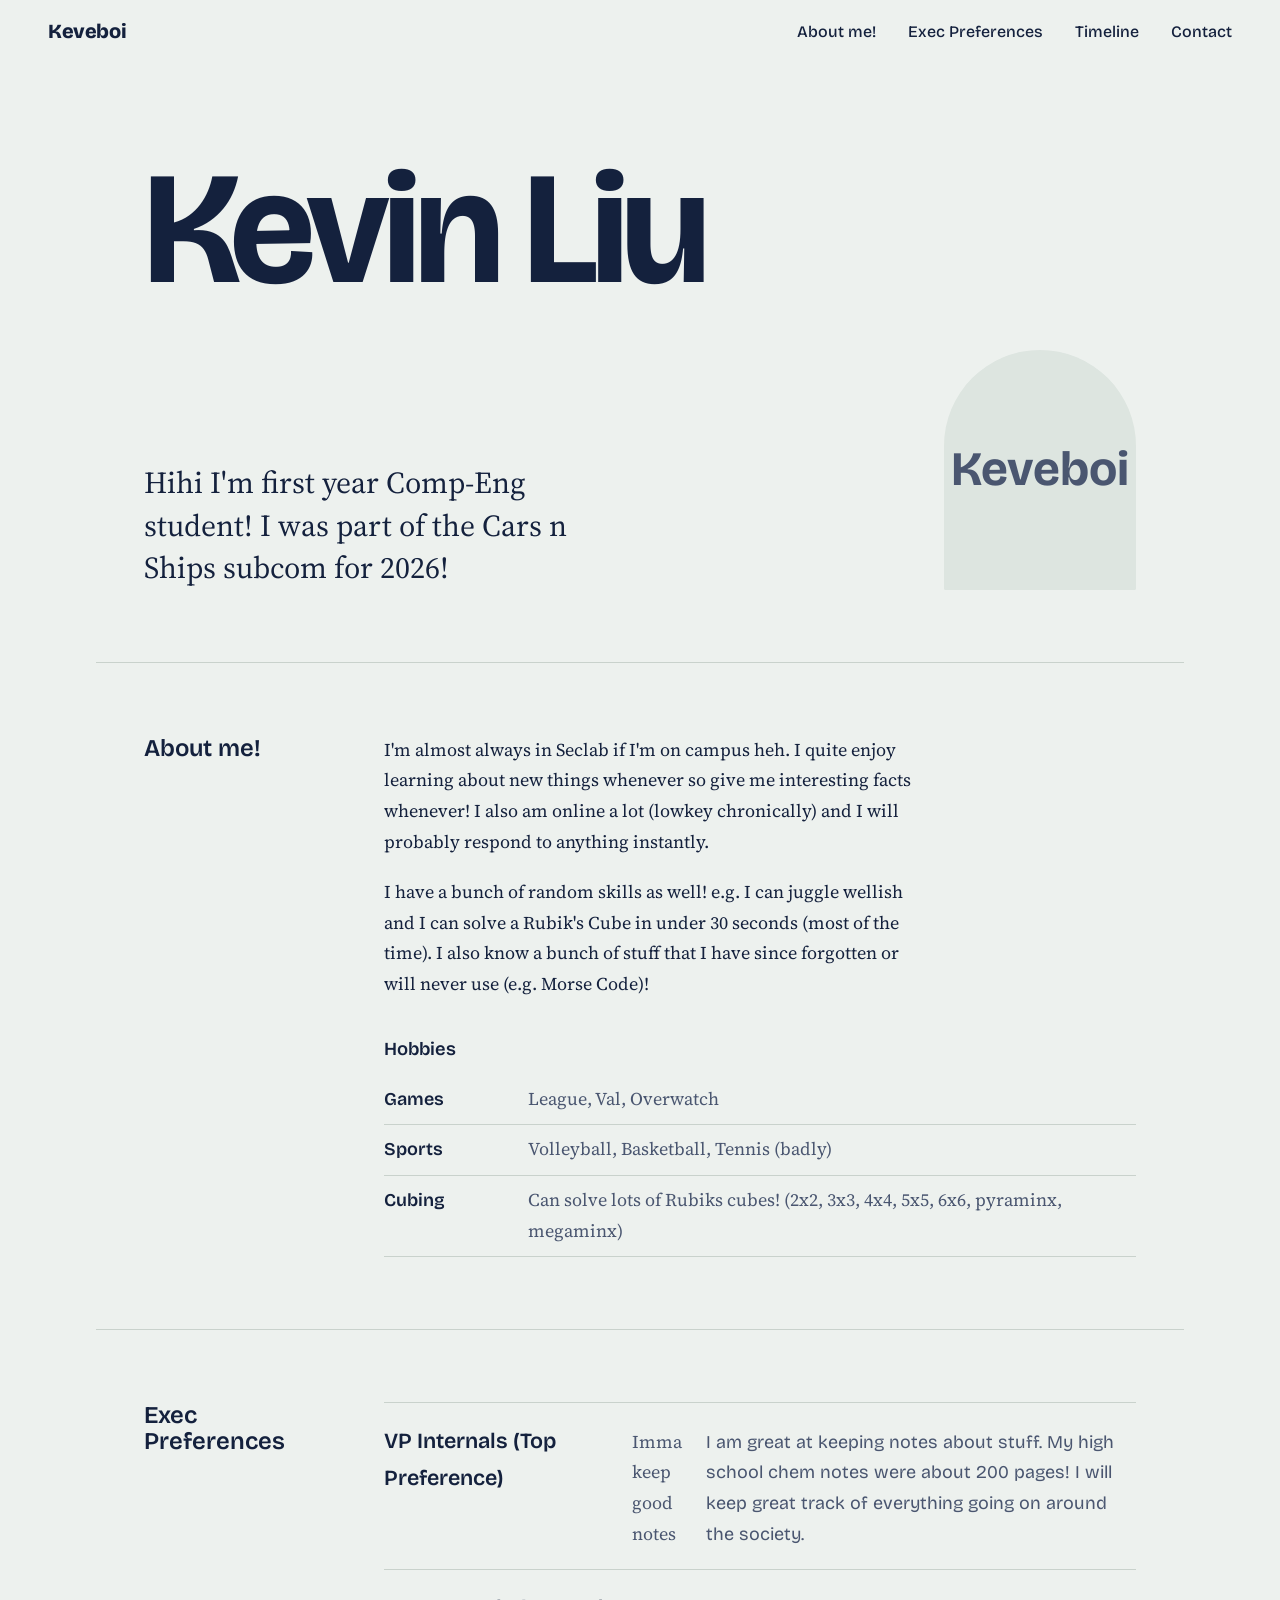
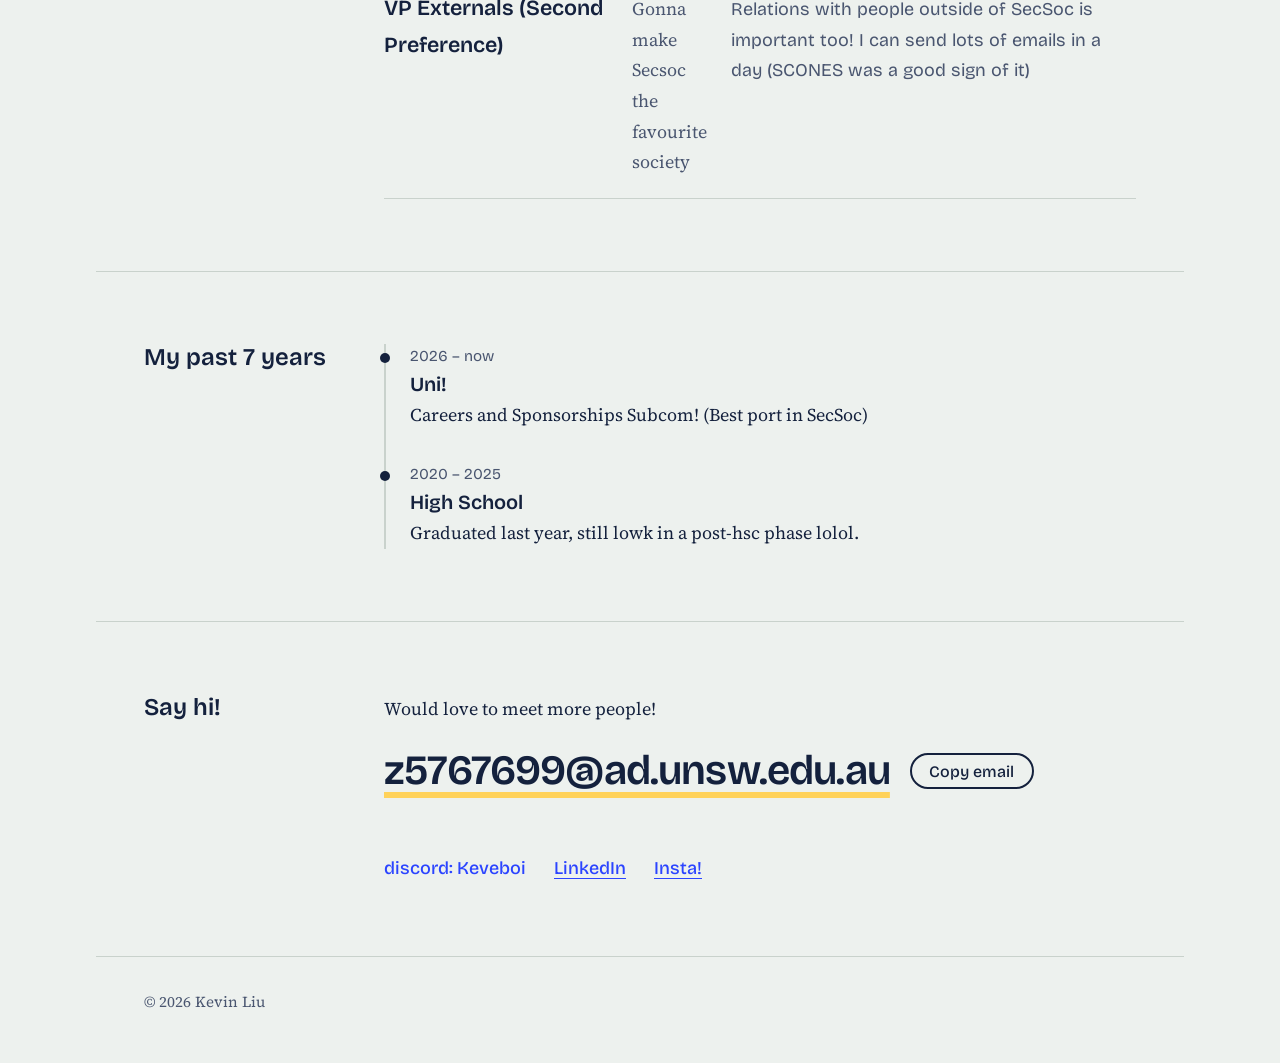
==== index.html @ 137f8908 "changed stuff" ====
<!DOCTYPE html>
<html lang="en">
<head>
  <meta charset="utf-8">
  <meta name="viewport" content="width=device-width, initial-scale=1">


  <title>Kevin Liu (Keveboi) Exec!</title>
  <meta name="description" content="Hi, I'm Your Name. Here's who I am, what I've made and how to get in touch.">
  <meta name="theme-color" content="#EDF1EE">

  <link rel="preconnect" href="https://fonts.googleapis.com">
  <link rel="preconnect" href="https://fonts.gstatic.com" crossorigin>
  <link href="https://fonts.googleapis.com/css2?family=Bricolage+Grotesque:opsz,wdth,wght@12..96,75..100,300..800&family=Source+Serif+4:ital,opsz,wght@0,8..60,400..600;1,8..60,400&display=swap" rel="stylesheet">
  <link rel="stylesheet" href="style.css">
</head>
<body>
  <a class="skip-link" href="#main">Skip to content</a>

  <header class="site-header">
    <a class="brand" href="#top" aria-label="Back to top">Keveboi</a>
    <nav aria-label="Main">
      <ul>
        <li><a href="#about">About me!</a></li>
        <li><a href="#work">Exec Preferences</a></li>
        <li><a href="#path">Timeline</a></li>
        <li><a href="#contact">Contact</a></li>
      </ul>
    </nav>
  </header>

  <main id="main">

    <!-- ============ HERO ============ -->
    <section class="hero" id="top">

      <h1 class="name">Kevin Liu</h1>

      <div class="hero-body">

        <p class="lede">
          Hihi I'm first year Comp-Eng student! I was part of 
          the Cars n Ships subcom for 2026!
        </p>

        <div class="portrait" role="img" aria-label="Portrait placeholder">Keveboi</div>
      </div>
    </section>

    <!-- ============ ABOUT ============ -->
    <section class="section" id="about" aria-labelledby="about-title">
      <h2 id="about-title">About me!</h2>
      <div class="content">

        <p>
          I'm almost always in Seclab if I'm on campus heh. I quite enjoy learning about new things whenever so give me interesting facts whenever!
          I also am online a lot (lowkey chronically) and I will probably respond to anything instantly.
        </p>
        <p>
          I have a bunch of random skills as well! e.g. I can juggle wellish and I can solve a Rubik's Cube in under 30 seconds (most of the time).
          I also know a bunch of stuff that I have since forgotten or will never use (e.g. Morse Code)!
        </p>

        <h3 class="sub">Hobbies</h3>
        <dl class="now">
          <div><dt>Games</dt><dd>League, Val, Overwatch</dd></div>
          <div><dt>Sports</dt><dd>Volleyball, Basketball, Tennis (badly)</dd></div>
          <div><dt>Cubing</dt><dd>Can solve lots of Rubiks cubes! (2x2, 3x3, 4x4, 5x5, 6x6, pyraminx, megaminx)</dd></div>
        </dl>

      </div>
    </section>

    <!-- ============ WORK ============ -->
    <section class="section" id="work" aria-labelledby="work-title">
      <h2 id="work-title">Exec Preferences</h2>
      <div class="content">
        <ul class="projects">

          <li>
            <a class="project">
              <span class="project-title">VP Internals (Top Preference)</span>
              <span class="project-desc">Imma keep good notes</span>
              <span class="project-year">I am great at keeping notes about stuff. My high school chem notes were about 200 pages! I will keep great track of everything going on around the society. </span>
            </a>
          </li>
          <li>
            <a class="project">
              <span class="project-title">VP Externals (Second Preference)</span>
              <span class="project-desc">Gonna make Secsoc the favourite society</span>
              <span class="project-year">Relations with people outside of SecSoc is important too! I can send lots of emails in a day (SCONES was a good sign of it)</span>
            </a>
          </li>
        </ul>
      </div>
    </section>

    <!-- ============ PATH (timeline) ============ -->
    <section class="section" id="path" aria-labelledby="path-title">
      <h2 id="path-title">My past 7 years</h2>
      <div class="content">
        <ol class="timeline">

          <li>
            <p class="when">2026 – now</p>
            <h3>Uni!</h3>
            <p>Careers and Sponsorships Subcom! (Best port in SecSoc) </p>
          </li>
          <li>
            <p class="when">2020 – 2025</p>
            <h3>High School</h3>
            <p>Graduated last year, still lowk in a post-hsc phase lolol.</p>
          </li>
        </ol>
      </div>
    </section>

    <!-- ============ CONTACT ============ -->
    <section class="section" id="contact" aria-labelledby="contact-title">
      <h2 id="contact-title">Say hi!</h2>
      <div class="content">
        <p>Would love to meet more people!</p>


        <p class="email-row">
          <a class="email" id="email" href="mailto:you@example.com">z5767699@ad.unsw.edu.au</a>
          <button type="button" class="copy" id="copy-email">Copy email</button>
        </p>
        <p class="copy-status" id="copy-status" role="status" aria-live="polite"></p>


        <ul class="socials">
          <li><a>discord: Keveboi</a></li>
          <li><a href="https://www.linkedin.com/in/kevin-liu-553363394/" rel="noopener">LinkedIn</a></li>
          <li><a href="https://instagram.com/keveboi1/" rel="noopener">Insta!</a></li>
        </ul>
      </div>
    </section>

  </main>

  <footer class="site-footer">
    <p>&copy; <span id="year">2026</span> Kevin Liu </p>
  </footer>

  <script src="script.js"></script>
</body>
</html>
---- style.css ----
/* ==========================================================
   Personal site – styles
   ========================================================== */

:root {
  --paper: #edf1ee;
  --ink: #14213d;
  --muted: #4a5670;
  --line: #c9d2cc;
  --link: #2b44ff;
  --mark: #ffd25a;     
  --chip: #dde5e0;

  --display: "Bricolage Grotesque", "Helvetica Neue", Arial, sans-serif;
  --text: "Source Serif 4", Georgia, "Times New Roman", serif;

  --page: 68rem;
  --gutter: clamp(1.25rem, 5vw, 3rem);
}

@media (prefers-color-scheme: dark) {
  :root {
    --paper: #0f1b2d;
    --ink: #e6ecf5;
    --muted: #9aa8bf;
    --line: #27354d;
    --link: #93a5ff;
    --mark: #7a5c0f;
    --chip: #1a2a42;
  }
}

*,
*::before,
*::after { box-sizing: border-box; }

html {
  scroll-behavior: smooth;
  scroll-padding-top: 5rem;
  -webkit-text-size-adjust: 100%;
}

body {
  margin: 0;
  background: var(--paper);
  color: var(--ink);
  font-family: var(--text);
  font-size: 1.125rem;
  line-height: 1.7;
}

img { max-width: 100%; height: auto; display: block; }

a { color: var(--link); text-underline-offset: 0.2em; }

:focus-visible {
  outline: 3px solid var(--link);
  outline-offset: 3px;
  border-radius: 2px;
}

h1, h2, h3 {
  font-family: var(--display);
  font-weight: 600;
  line-height: 1.1;
  margin: 0;
}

p { margin: 0 0 1.1em; max-width: 60ch; }

/* ---------- Skip link ---------- */
.skip-link {
  position: absolute;
  left: 1rem;
  top: -4rem;
  background: var(--ink);
  color: var(--paper);
  padding: 0.6rem 1rem;
  z-index: 20;
  font-family: var(--display);
}
.skip-link:focus { top: 1rem; }

/* ---------- Header ---------- */
.site-header {
  position: sticky;
  top: 0;
  z-index: 10;
  display: flex;
  justify-content: space-between;
  align-items: center;
  padding: 0.9rem var(--gutter);
  background: color-mix(in srgb, var(--paper) 88%, transparent);
  backdrop-filter: blur(8px);
  font-family: var(--display);
}

.brand {
  color: var(--ink);
  font-weight: 800;
  font-size: 1.25rem;
  text-decoration: none;
  letter-spacing: -0.02em;
}

.site-header ul {
  display: flex;
  gap: clamp(1rem, 3vw, 2rem);
  list-style: none;
  margin: 0;
  padding: 0;
}

.site-header nav a {
  color: var(--ink);
  text-decoration: none;
  font-weight: 500;
  font-size: 1rem;
  padding: 0.25rem 0;
  background: linear-gradient(var(--mark), var(--mark)) 0 100% / 0 0.45em no-repeat;
  transition: background-size 0.2s ease;
}
.site-header nav a:hover,
.site-header nav a:focus-visible { background-size: 100% 0.45em; }

/* ---------- Hero ---------- */
.hero {
  max-width: var(--page);
  margin: 0 auto;
  padding: clamp(3rem, 10vh, 7rem) var(--gutter) clamp(3rem, 8vh, 5rem);
}

/* The one moment of motion: the name widens into place on load. */
.name {
  font-size: clamp(3.5rem, 13vw, 10rem);
  font-weight: 700;
  letter-spacing: -0.035em;
  line-height: 0.95;
  font-variation-settings: "wdth" 100;
  animation: widen 1.1s cubic-bezier(0.2, 0.7, 0.2, 1) both;
}

@keyframes widen {
  from { font-variation-settings: "wdth" 75; opacity: 0.2; }
  to   { font-variation-settings: "wdth" 100; opacity: 1; }
}

.hero-body {
  display: grid;
  grid-template-columns: 1fr auto;
  gap: 2.5rem;
  align-items: end;
  margin-top: clamp(1.5rem, 5vh, 3rem);
}

.lede {
  font-size: clamp(1.35rem, 2.6vw, 1.9rem);
  line-height: 1.4;
  max-width: 30ch;
  margin: 0;
}
.lede strong { font-weight: 600; }

.portrait {
  width: 12rem;
  aspect-ratio: 4 / 5;
  border-radius: 999px 999px 0.75rem 0.75rem;
  background: var(--chip);
  display: grid;
  place-items: center;
  font-family: var(--display);
  font-weight: 700;
  font-size: 3rem;
  color: var(--muted);
  overflow: hidden;
}
.portrait img { width: 100%; height: 100%; object-fit: cover; }

/* ---------- Sections ---------- */
.section {
  max-width: var(--page);
  margin: 0 auto;
  padding: clamp(2.5rem, 6vw, 4.5rem) var(--gutter);
  display: grid;
  grid-template-columns: 12rem minmax(0, 1fr);
  gap: 1.5rem 3rem;
  border-top: 1px solid var(--line);
}

.section > h2 {
  font-size: 1.5rem;
  position: sticky;
  top: 5rem;
  align-self: start;
}

.sub {
  font-size: 1.15rem;
  margin: 2.5rem 0 0.9rem;
}

/* ---------- About ---------- */
.now { margin: 0; }
.now div {
  display: grid;
  grid-template-columns: 8rem 1fr;
  gap: 1rem;
  padding: 0.6rem 0;
  border-bottom: 1px solid var(--line);
}
.now dt { font-family: var(--display); font-weight: 600; }
.now dd { margin: 0; color: var(--muted); }

.skills {
  display: flex;
  flex-wrap: wrap;
  gap: 0.5rem;
  list-style: none;
  padding: 0;
  margin: 0;
}
.skills li {
  background: var(--chip);
  border-radius: 999px;
  padding: 0.3rem 1rem;
  font-family: var(--display);
  font-size: 1rem;
  font-weight: 500;
  line-height: 1.6;
}

/* ---------- Projects ---------- */
.projects { list-style: none; margin: 0; padding: 0; }
.projects li { border-bottom: 1px solid var(--line); }
.projects li:first-child { border-top: 1px solid var(--line); }

.project {
  display: grid;
  grid-template-columns: minmax(8rem, 14rem) 1fr auto;
  gap: 0.5rem 1.5rem;
  align-items: baseline;
  padding: 1.25rem 0;
  color: var(--ink);
  text-decoration: none;
}

.project-title {
  font-family: var(--display);
  font-weight: 600;
  font-size: 1.35rem;
  justify-self: start;
  background: linear-gradient(var(--mark), var(--mark)) 0 88% / 0 0.4em no-repeat;
  transition: background-size 0.25s ease;
}
.project:hover .project-title,
.project:focus-visible .project-title { background-size: 100% 0.4em; }

.project-desc { color: var(--muted); }
.project-year { font-family: var(--display); color: var(--muted); font-variant-numeric: tabular-nums; }

/* ---------- Timeline ---------- */
.timeline {
  list-style: none;
  margin: 0;
  padding: 0 0 0 1.5rem;
  border-left: 2px solid var(--line);
}
.timeline li { position: relative; padding-bottom: 2rem; }
.timeline li:last-child { padding-bottom: 0; }
.timeline li::before {
  content: "";
  position: absolute;
  left: calc(-1.5rem - 6px);
  top: 0.55rem;
  width: 10px;
  height: 10px;
  border-radius: 50%;
  background: var(--ink);
}
.timeline h3 { font-size: 1.25rem; margin-bottom: 0.3rem; }
.timeline p { margin-bottom: 0; }
.timeline .when {
  font-family: var(--display);
  color: var(--muted);
  font-size: 0.95rem;
  margin-bottom: 0.2rem;
}

/* ---------- Contact ---------- */
.email-row {
  display: flex;
  flex-wrap: wrap;
  align-items: center;
  gap: 0.75rem 1.25rem;
  max-width: none;
  margin: 1.5rem 0 0.5rem;
}

.email {
  font-family: var(--display);
  font-weight: 600;
  font-size: clamp(1.5rem, 4.5vw, 2.6rem);
  line-height: 1.1;
  letter-spacing: -0.02em;
  color: var(--ink);
  text-decoration-color: var(--mark);
  text-decoration-thickness: 0.15em;
  overflow-wrap: anywhere;
}
.email:hover { text-decoration-color: var(--link); }

.copy {
  font: 500 1rem var(--display);
  color: var(--ink);
  background: transparent;
  border: 2px solid var(--ink);
  border-radius: 999px;
  padding: 0.4rem 1.1rem;
  cursor: pointer;
  transition: background 0.15s ease, color 0.15s ease;
}
.copy:hover { background: var(--ink); color: var(--paper); }

.copy-status {
  min-height: 1.7em;
  margin: 0 0 1.5rem;
  color: var(--muted);
  font-size: 1rem;
}

.socials {
  display: flex;
  flex-wrap: wrap;
  gap: 0.5rem 1.75rem;
  list-style: none;
  margin: 0;
  padding: 0;
  font-family: var(--display);
  font-weight: 500;
}

/* ---------- Footer ---------- */
.site-footer {
  max-width: var(--page);
  margin: 0 auto;
  padding: 2rem var(--gutter) 3rem;
  border-top: 1px solid var(--line);
  color: var(--muted);
  font-size: 0.95rem;
}
.site-footer p { margin: 0; }

/* ---------- Small screens ---------- */
@media (max-width: 760px) {
  .section { grid-template-columns: 1fr; gap: 1.25rem; }
  .section > h2 { position: static; }

  .hero-body { grid-template-columns: 1fr; }
  .portrait { width: 9rem; font-size: 2.2rem; order: -1; }

  .now div { grid-template-columns: 1fr; gap: 0.1rem; }

  .project { grid-template-columns: 1fr auto; }
  .project-desc { grid-column: 1 / -1; grid-row: 2; }
}

/* ---------- Reduced motion ---------- */
@media (prefers-reduced-motion: reduce) {
  html { scroll-behavior: auto; }
  .name { animation: none; }
  * { transition: none !important; }
}
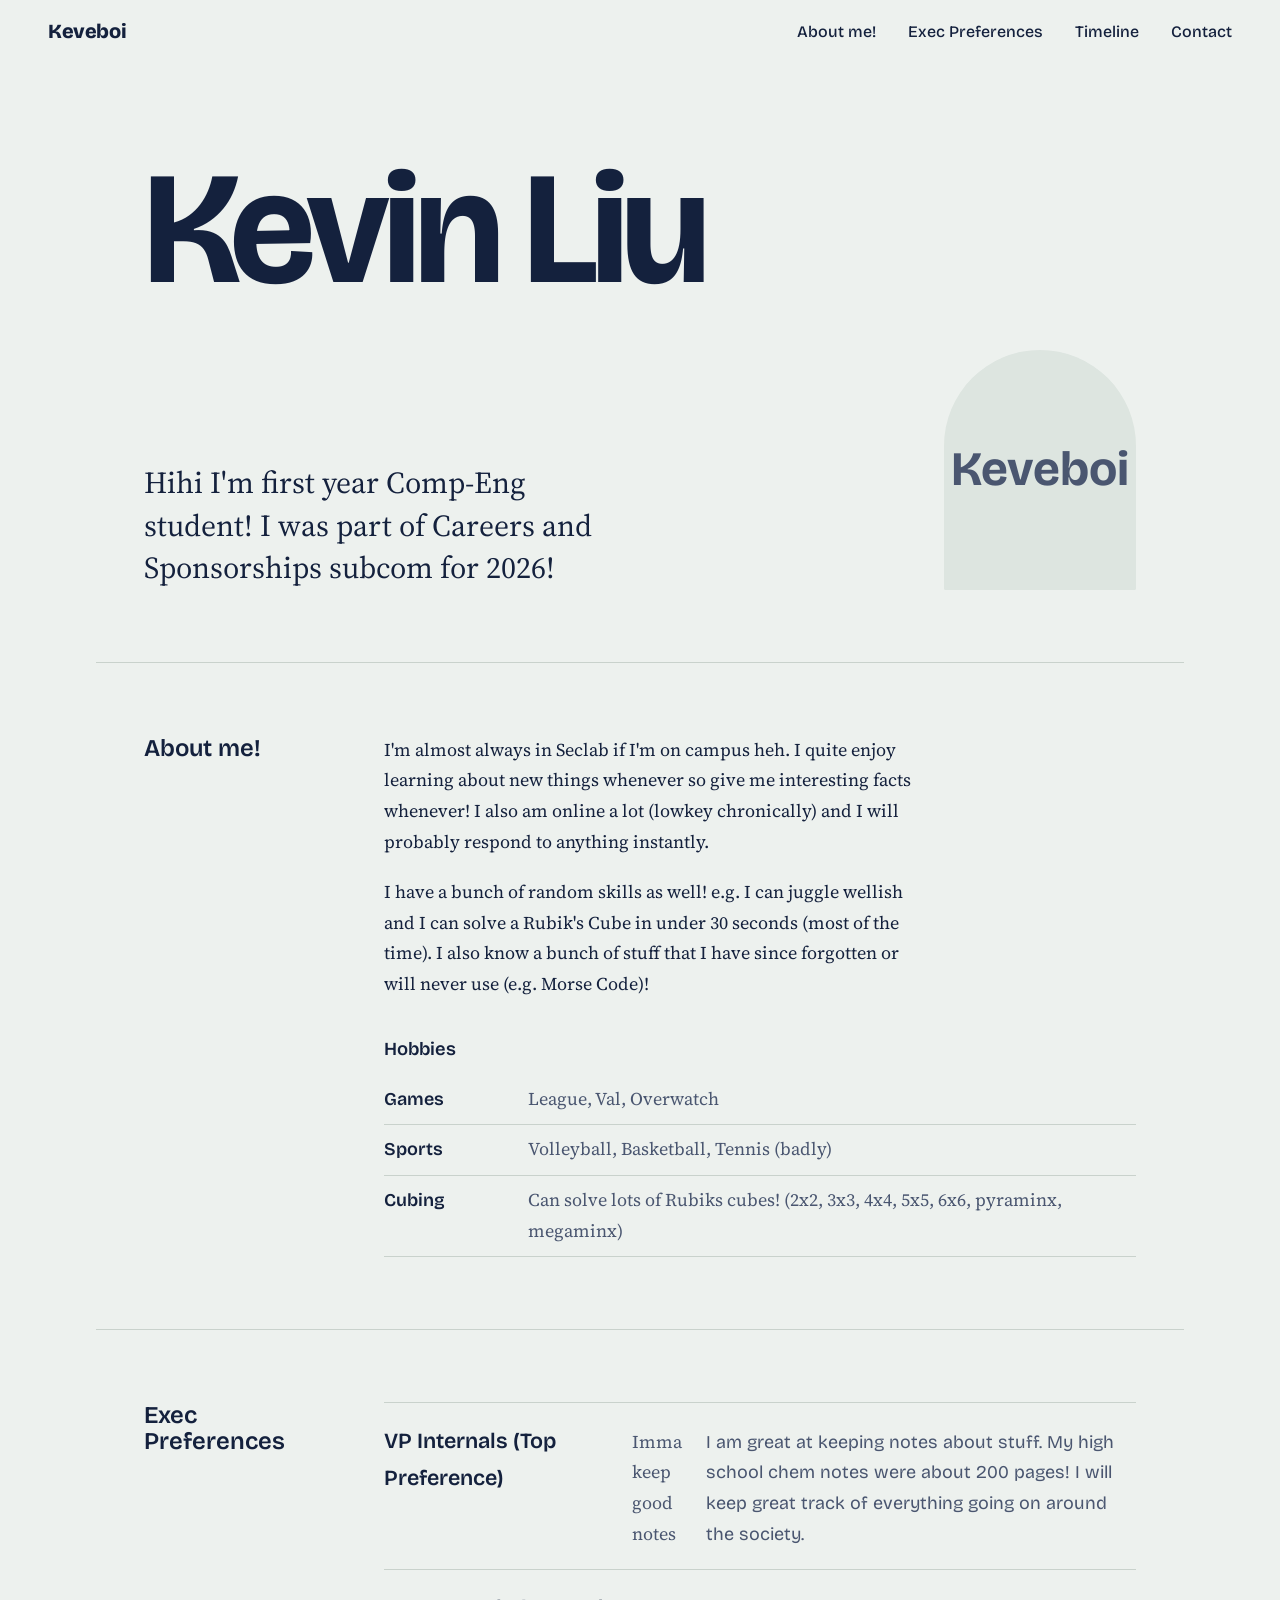
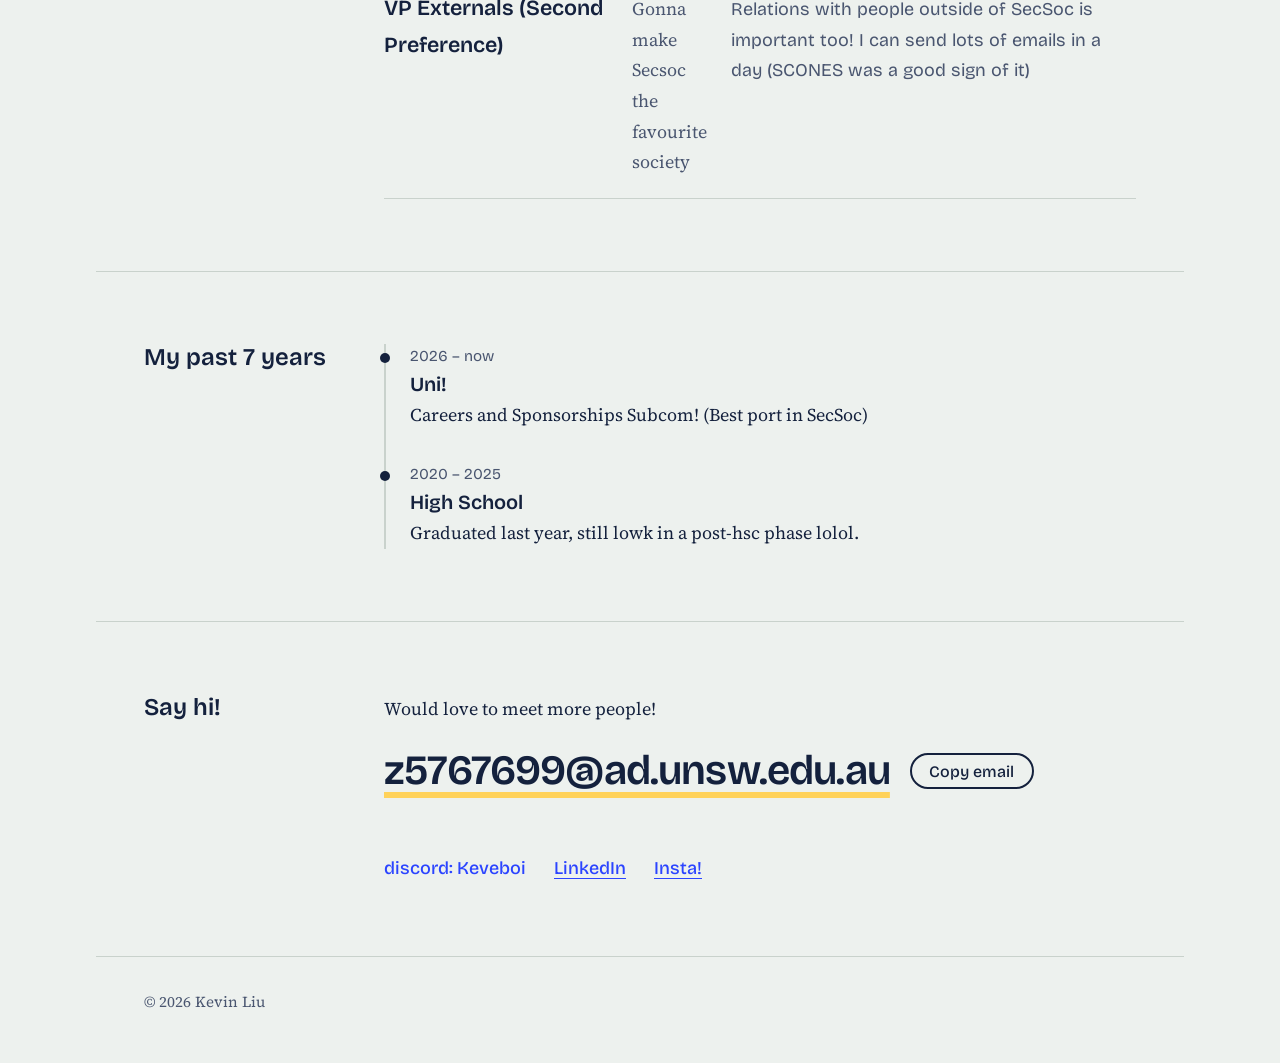
==== commit d3e4998a: "Update index.html" ====
--- a/index.html
+++ b/index.html
@@ -39,8 +39,8 @@
       <div class="hero-body">
 
         <p class="lede">
-          Hihi I'm first year Comp-Eng student! I was part of 
-          the Cars n Ships subcom for 2026!
+          Hihi I'm first year Comp-Eng student! I was part of Careers and 
+          Sponsorships subcom for 2026!
         </p>
 
         <div class="portrait" role="img" aria-label="Portrait placeholder">Keveboi</div>
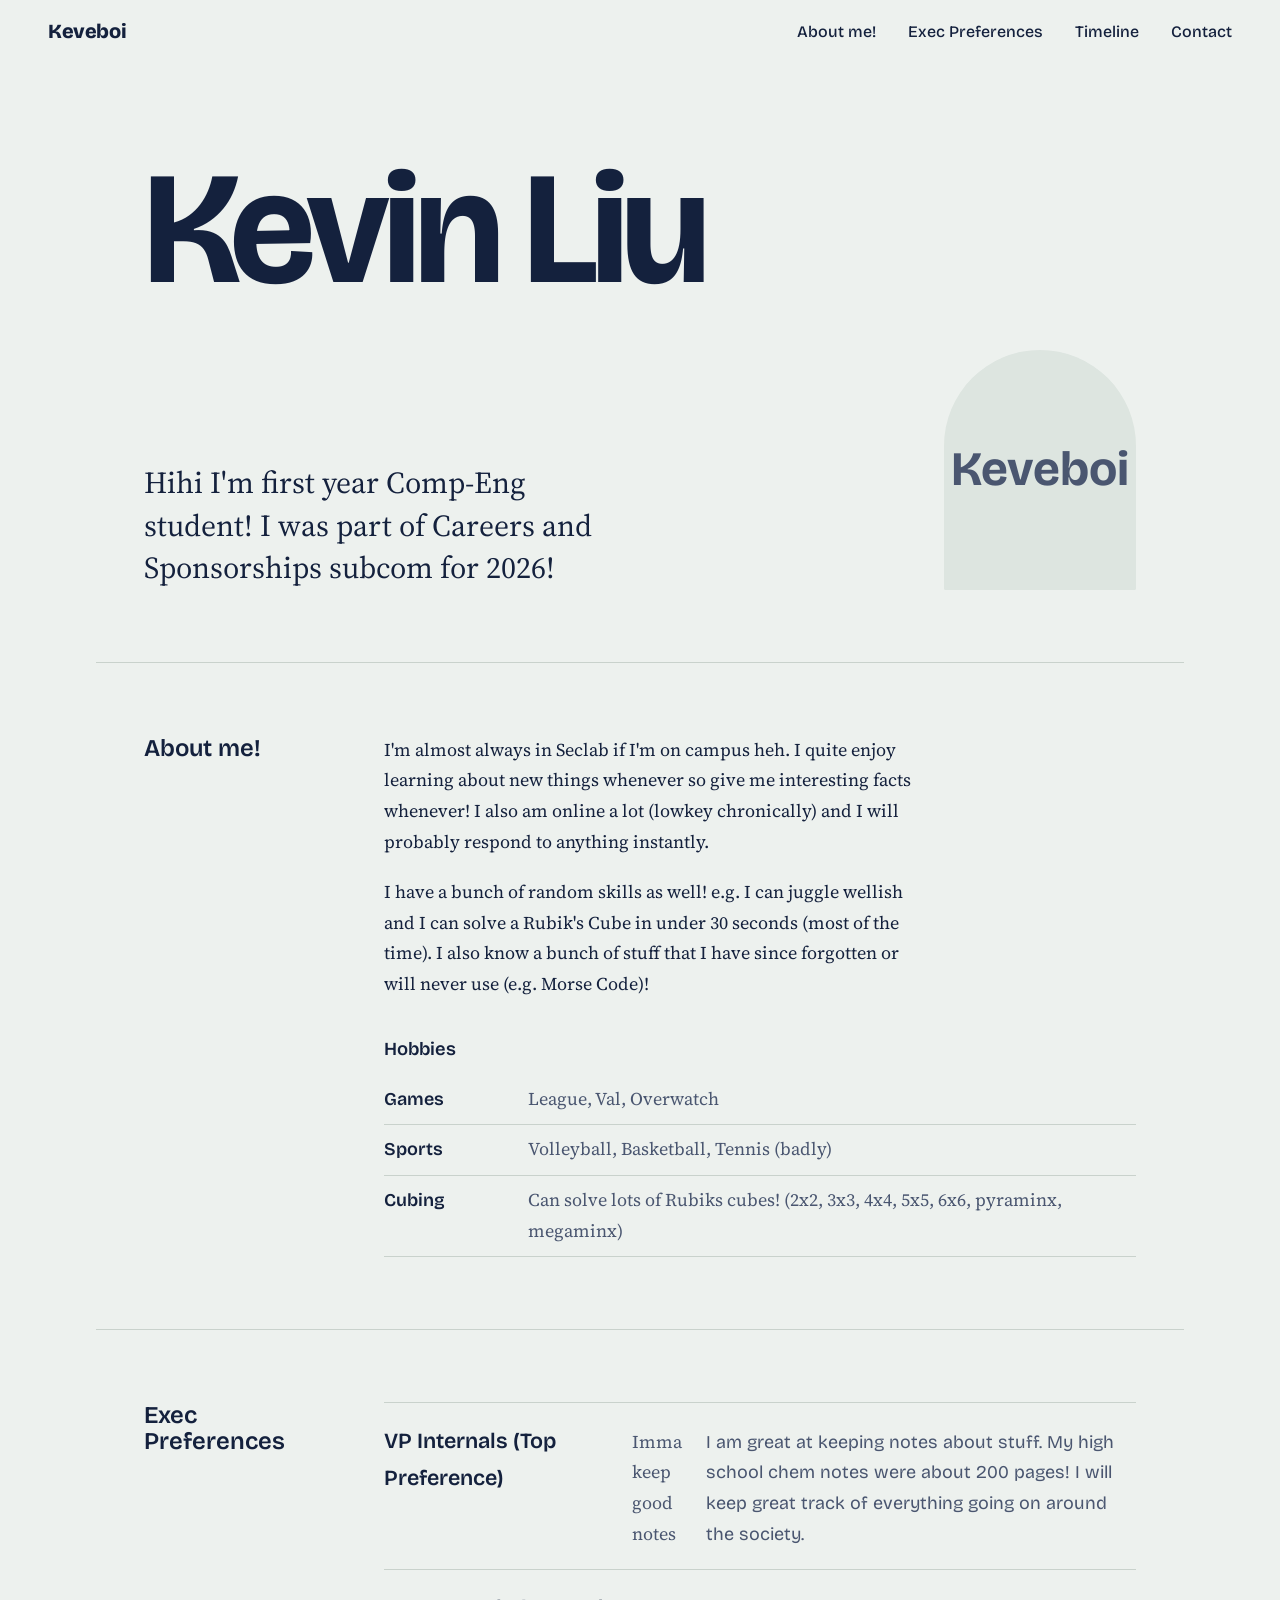
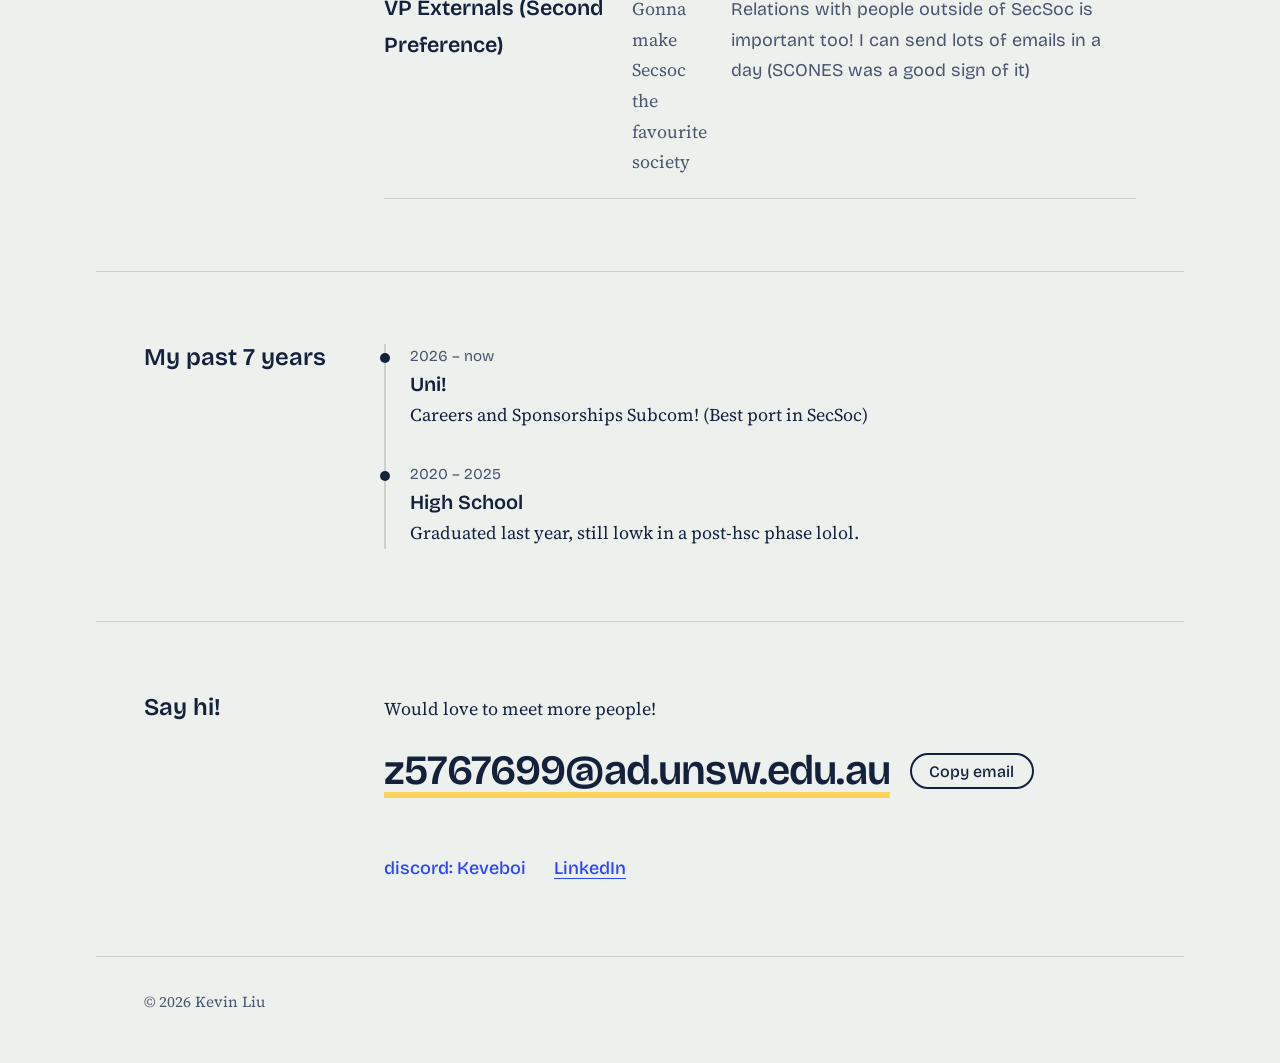
==== commit 867d27dc: "Update index.html" ====
--- a/index.html
+++ b/index.html
@@ -6,7 +6,7 @@
 
 
   <title>Kevin Liu (Keveboi) Exec!</title>
-  <meta name="description" content="Hi, I'm Your Name. Here's who I am, what I've made and how to get in touch.">
+  <meta name="description" content="Kevin Liu 2026 SecSoc AGM">
   <meta name="theme-color" content="#EDF1EE">
 
   <link rel="preconnect" href="https://fonts.googleapis.com">
@@ -123,7 +123,7 @@
 
 
         <p class="email-row">
-          <a class="email" id="email" href="mailto:you@example.com">z5767699@ad.unsw.edu.au</a>
+          <a class="email" id="email" href="z5767699@ad.unsw.edu.au">z5767699@ad.unsw.edu.au</a>
           <button type="button" class="copy" id="copy-email">Copy email</button>
         </p>
         <p class="copy-status" id="copy-status" role="status" aria-live="polite"></p>
@@ -132,7 +132,6 @@
         <ul class="socials">
           <li><a>discord: Keveboi</a></li>
           <li><a href="https://www.linkedin.com/in/kevin-liu-553363394/" rel="noopener">LinkedIn</a></li>
-          <li><a href="https://instagram.com/keveboi1/" rel="noopener">Insta!</a></li>
         </ul>
       </div>
     </section>
